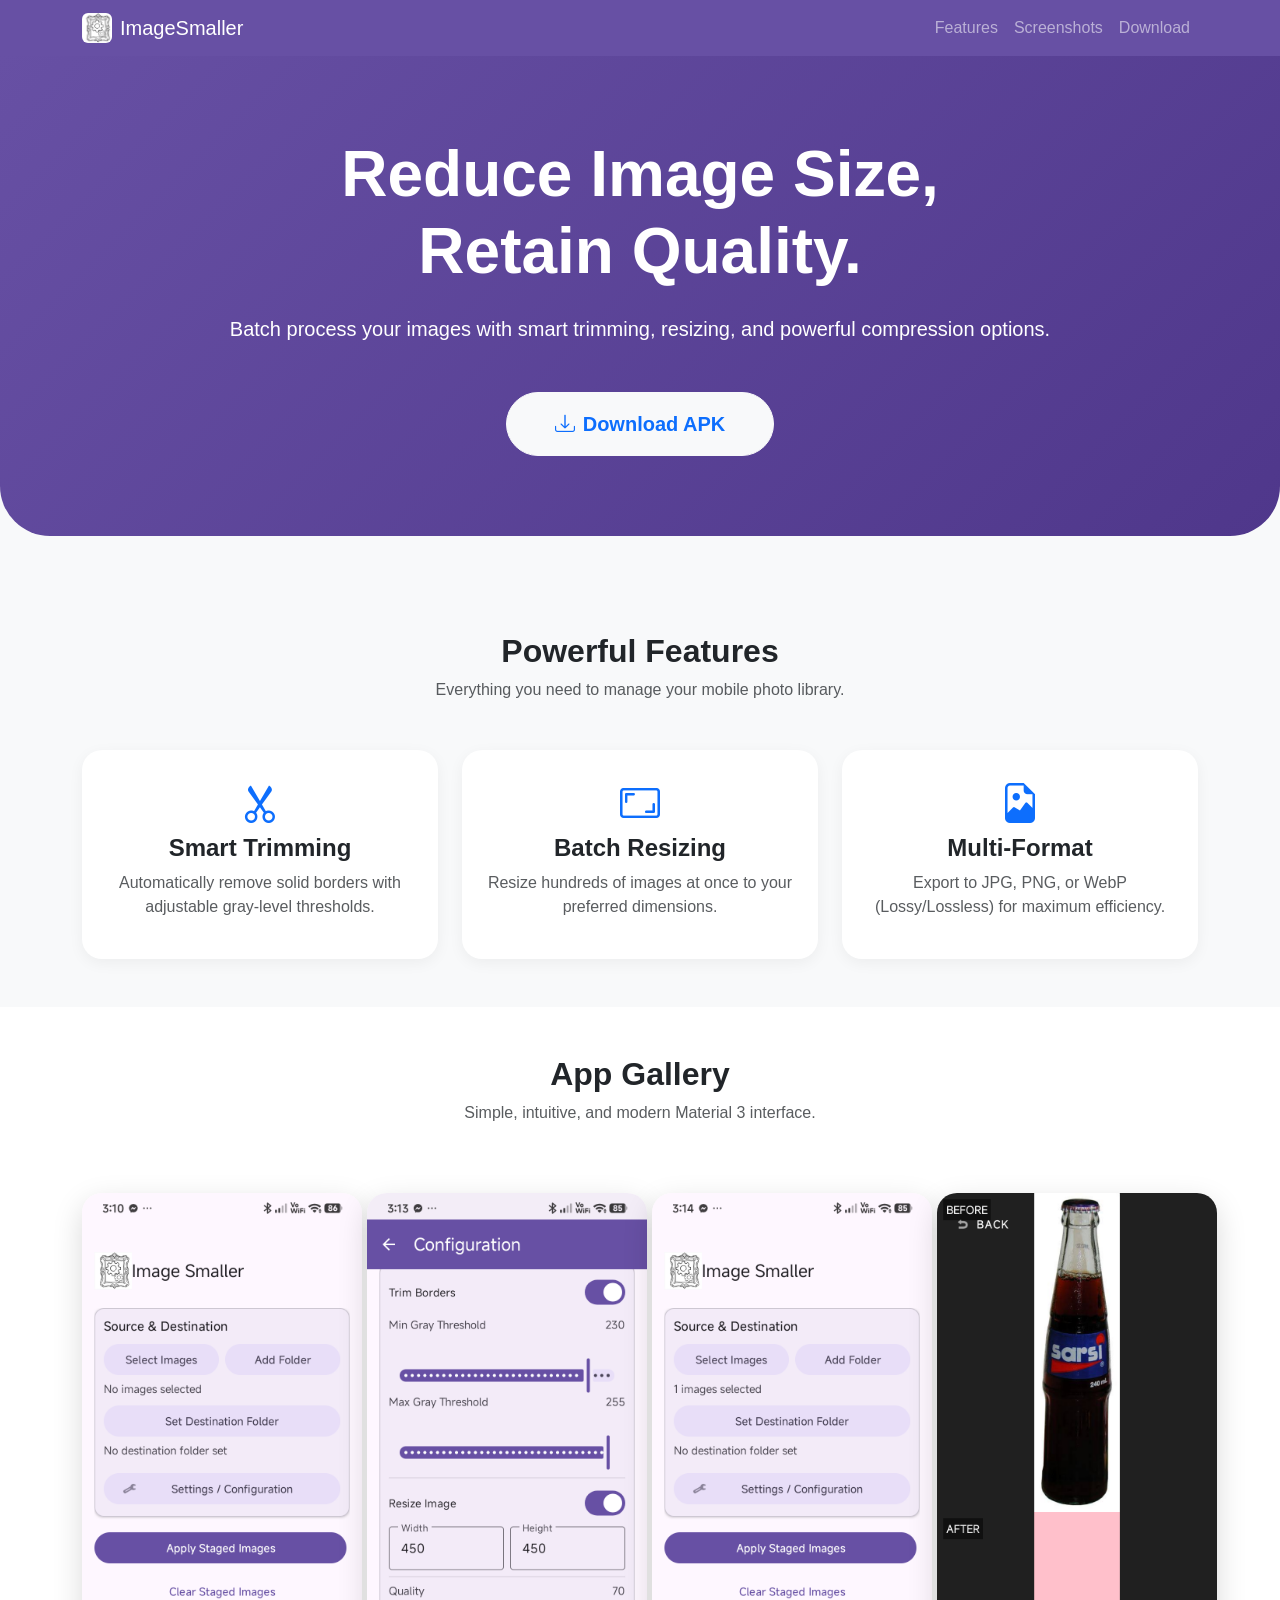
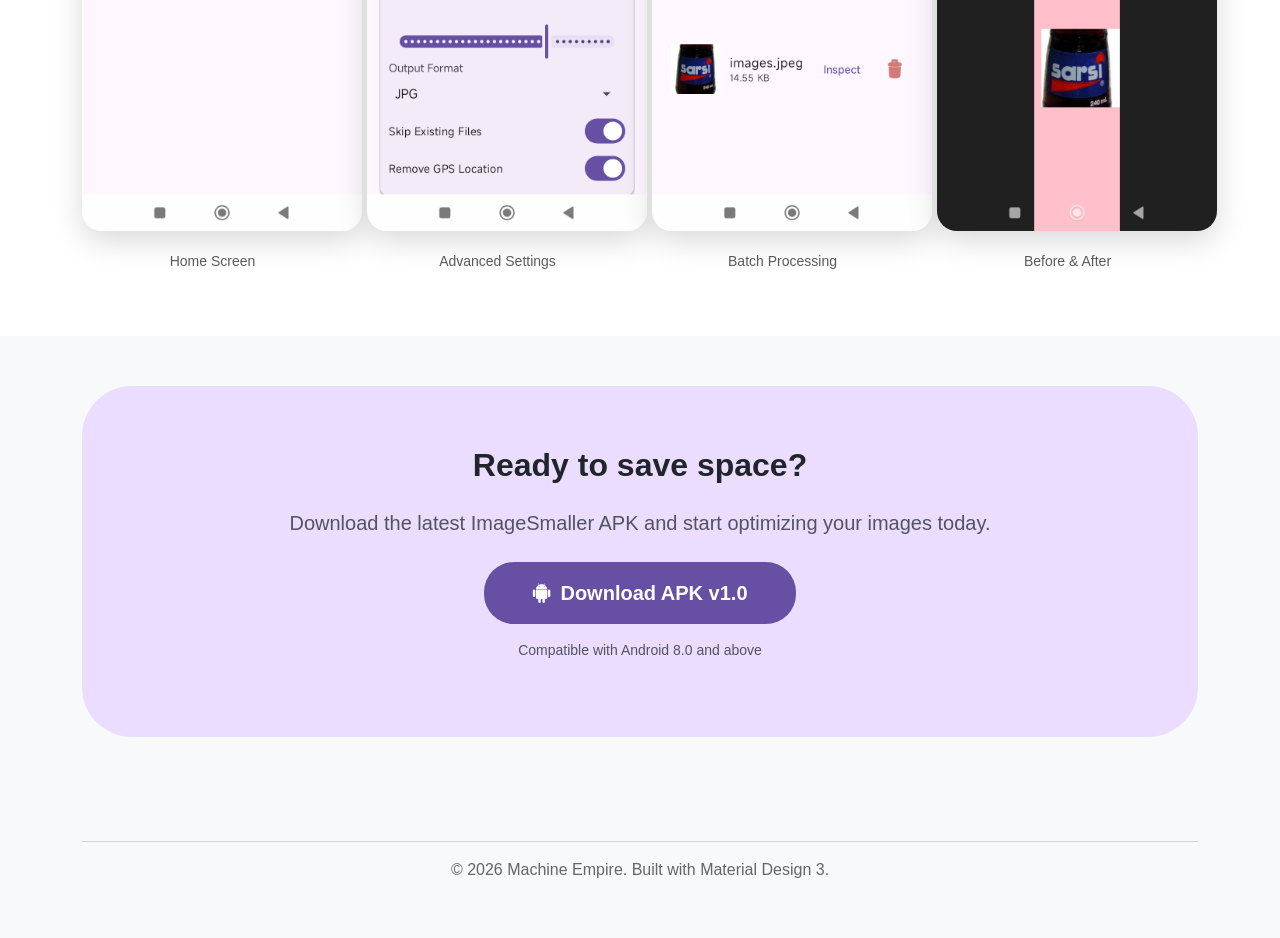
==== index.html @ d0bf116d "first commit" ====
<!DOCTYPE html>
<html lang="en">
<head>
    <meta charset="UTF-8">
    <meta name="viewport" content="width=device-width, initial-scale=1.0">
    <title>ImageSmaller - Smart Image Compression for Android</title>
    <link href="https://cdn.jsdelivr.net/npm/bootstrap@5.3.0/dist/css/bootstrap.min.css" rel="stylesheet">
    <link rel="stylesheet" href="https://cdn.jsdelivr.net/npm/bootstrap-icons@1.11.0/font/bootstrap-icons.css">
    <link rel="stylesheet" href="assets/css/style.css">
    <link rel="icon" type="image/png" href="assets/img/favicon.png">
</head>
<body>

<nav class="navbar navbar-expand-lg navbar-dark sticky-top">
    <div class="container">
        <a class="navbar-brand d-flex align-items-center" href="#">
            <img src="assets/img/favicon.png" alt="Logo" width="30" height="30" class="me-2 rounded" style="object-fit: cover;">
            ImageSmaller
        </a>
        <button class="navbar-toggler" type="button" data-bs-toggle="collapse" data-bs-target="#navbarNav">
            <span class="navbar-toggler-icon"></span>
        </button>
        <div class="collapse navbar-collapse" id="navbarNav">
            <ul class="navbar-nav ms-auto">
                <li class="nav-item"><a class="nav-link" href="#features">Features</a></li>
                <li class="nav-item"><a class="nav-link" href="#screenshots">Screenshots</a></li>
                <li class="nav-item"><a class="nav-link" href="#download">Download</a></li>
            </ul>
        </div>
    </div>
</nav>

<section class="hero-section text-center">
    <div class="container">
        <h1 class="display-3 fw-bold mb-4">Reduce Image Size, <br>Retain Quality.</h1>
        <p class="lead mb-5">Batch process your images with smart trimming, resizing, and powerful compression options.</p>
        <a href="releases/ImageSmaller-v1.0.apk" class="btn btn-light btn-lg px-5 py-3 rounded-pill fw-bold text-primary">
            <i class="bi bi-download me-2"></i>Download APK
        </a>
    </div>
</section>

<section id="features" class="container py-5 mt-5">
    <div class="text-center mb-5">
        <h2 class="fw-bold">Powerful Features</h2>
        <p class="text-muted">Everything you need to manage your mobile photo library.</p>
    </div>
    <div class="row g-4">
        <div class="col-md-4">
            <div class="feature-card p-4 text-center">
                <i class="bi bi-scissors fs-1 text-primary mb-3"></i>
                <h4 class="fw-bold">Smart Trimming</h4>
                <p class="text-muted">Automatically remove solid borders with adjustable gray-level thresholds.</p>
            </div>
        </div>
        <div class="col-md-4">
            <div class="feature-card p-4 text-center">
                <i class="bi bi-aspect-ratio fs-1 text-primary mb-3"></i>
                <h4 class="fw-bold">Batch Resizing</h4>
                <p class="text-muted">Resize hundreds of images at once to your preferred dimensions.</p>
            </div>
        </div>
        <div class="col-md-4">
            <div class="feature-card p-4 text-center">
                <i class="bi bi-file-earmark-image fs-1 text-primary mb-3"></i>
                <h4 class="fw-bold">Multi-Format</h4>
                <p class="text-muted">Export to JPG, PNG, or WebP (Lossy/Lossless) for maximum efficiency.</p>
            </div>
        </div>
    </div>
</section>

<section id="screenshots" class="bg-white py-5">
    <div class="container">
        <div class="text-center mb-5">
            <h2 class="fw-bold">App Gallery</h2>
            <p class="text-muted">Simple, intuitive, and modern Material 3 interface.</p>
        </div>
        <div class="row row-cols-1 row-cols-md-2 row-cols-lg-4 g-4 justify-content-center">
            <div class="col">
                <img src="img/screenshots/Screenshot_20260411_151001.png" class="screenshot-img img-fluid" alt="Main Screen">
                <p class="text-center mt-3 text-muted small">Home Screen</p>
            </div>
            <div class="col">
                <img src="img/screenshots/Screenshot_20260411_151305.png" class="screenshot-img img-fluid" alt="Configuration">
                <p class="text-center mt-3 text-muted small">Advanced Settings</p>
            </div>
            <div class="col">
                <img src="img/screenshots/Screenshot_20260411_151412.png" class="screenshot-img img-fluid" alt="Processing">
                <p class="text-center mt-3 text-muted small">Batch Processing</p>
            </div>
            <div class="col">
                <img src="img/screenshots/Screenshot_20260411_152120.png" class="screenshot-img img-fluid" alt="Comparison">
                <p class="text-center mt-3 text-muted small">Before & After</p>
            </div>
        </div>
    </div>
</section>

<section id="download" class="container mb-5">
    <div class="download-section text-center">
        <h2 class="fw-bold mb-4">Ready to save space?</h2>
        <p class="lead mb-4 text-muted">Download the latest ImageSmaller APK and start optimizing your images today.</p>
        <div class="d-grid gap-2 d-sm-flex justify-content-sm-center">
            <a href="releases/ImageSmaller-v1.0.apk" class="btn btn-primary btn-lg px-5 py-3">
                <i class="bi bi-android2 me-2"></i>Download APK v1.0
            </a>
        </div>
        <p class="mt-3 text-muted small">Compatible with Android 8.0 and above</p>
    </div>
</section>

<footer class="footer text-center">
    <div class="container">
        <hr>
        <p>&copy; 2026 Machine Empire. Built with Material Design 3.</p>
    </div>
</footer>

<script src="https://cdn.jsdelivr.net/npm/bootstrap@5.3.0/dist/js/bootstrap.bundle.min.js"></script>
<script src="assets/js/main.js"></script>
</body>
</html>
---- assets/css/style.css ----
:root {
    --primary-color: #6750A4;
    --secondary-color: #EADDFF;
}

body {
    font-family: 'Segoe UI', Tahoma, Geneva, Verdana, sans-serif;
    background-color: #f8f9fa;
}

.navbar {
    background-color: var(--primary-color) !important;
}

.hero-section {
    background: linear-gradient(135deg, var(--primary-color) 0%, #4F378B 100%);
    color: white;
    padding: 80px 0;
    border-bottom-left-radius: 50px;
    border-bottom-right-radius: 50px;
}

.feature-card {
    border: none;
    border-radius: 20px;
    transition: transform 0.3s;
    height: 100%;
    background: white;
    box-shadow: 0 4px 15px rgba(0,0,0,0.05);
}

.feature-card:hover {
    transform: translateY(-10px);
}

.screenshot-img {
    border-radius: 20px;
    box-shadow: 0 10px 30px rgba(0,0,0,0.15);
    max-width: 280px;
    margin: 20px auto;
    display: block;
}

.btn-primary {
    background-color: var(--primary-color);
    border: none;
    padding: 12px 30px;
    border-radius: 30px;
    font-weight: 600;
}

.btn-primary:hover {
    background-color: #4F378B;
}

.download-section {
    background-color: var(--secondary-color);
    padding: 60px 0;
    border-radius: 50px;
    margin-top: 50px;
}

.footer {
    padding: 40px 0;
    color: #666;
}
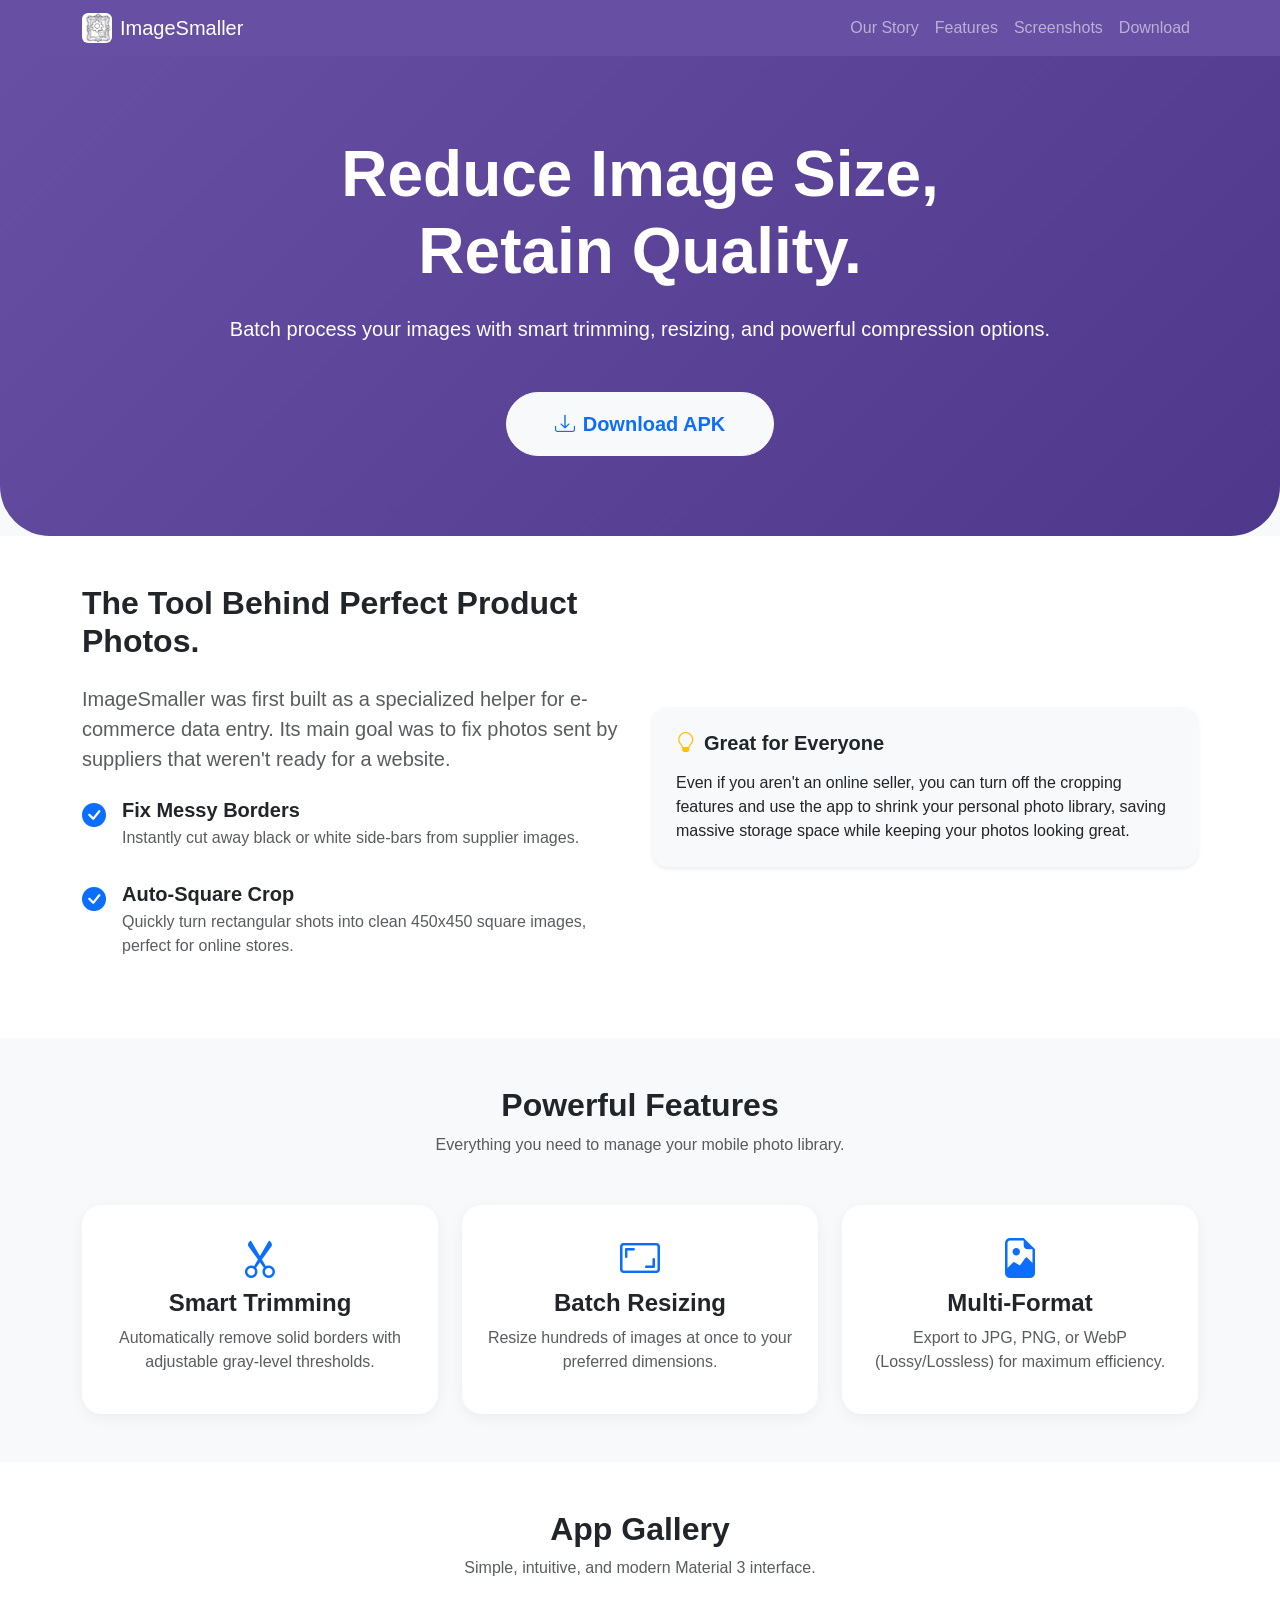
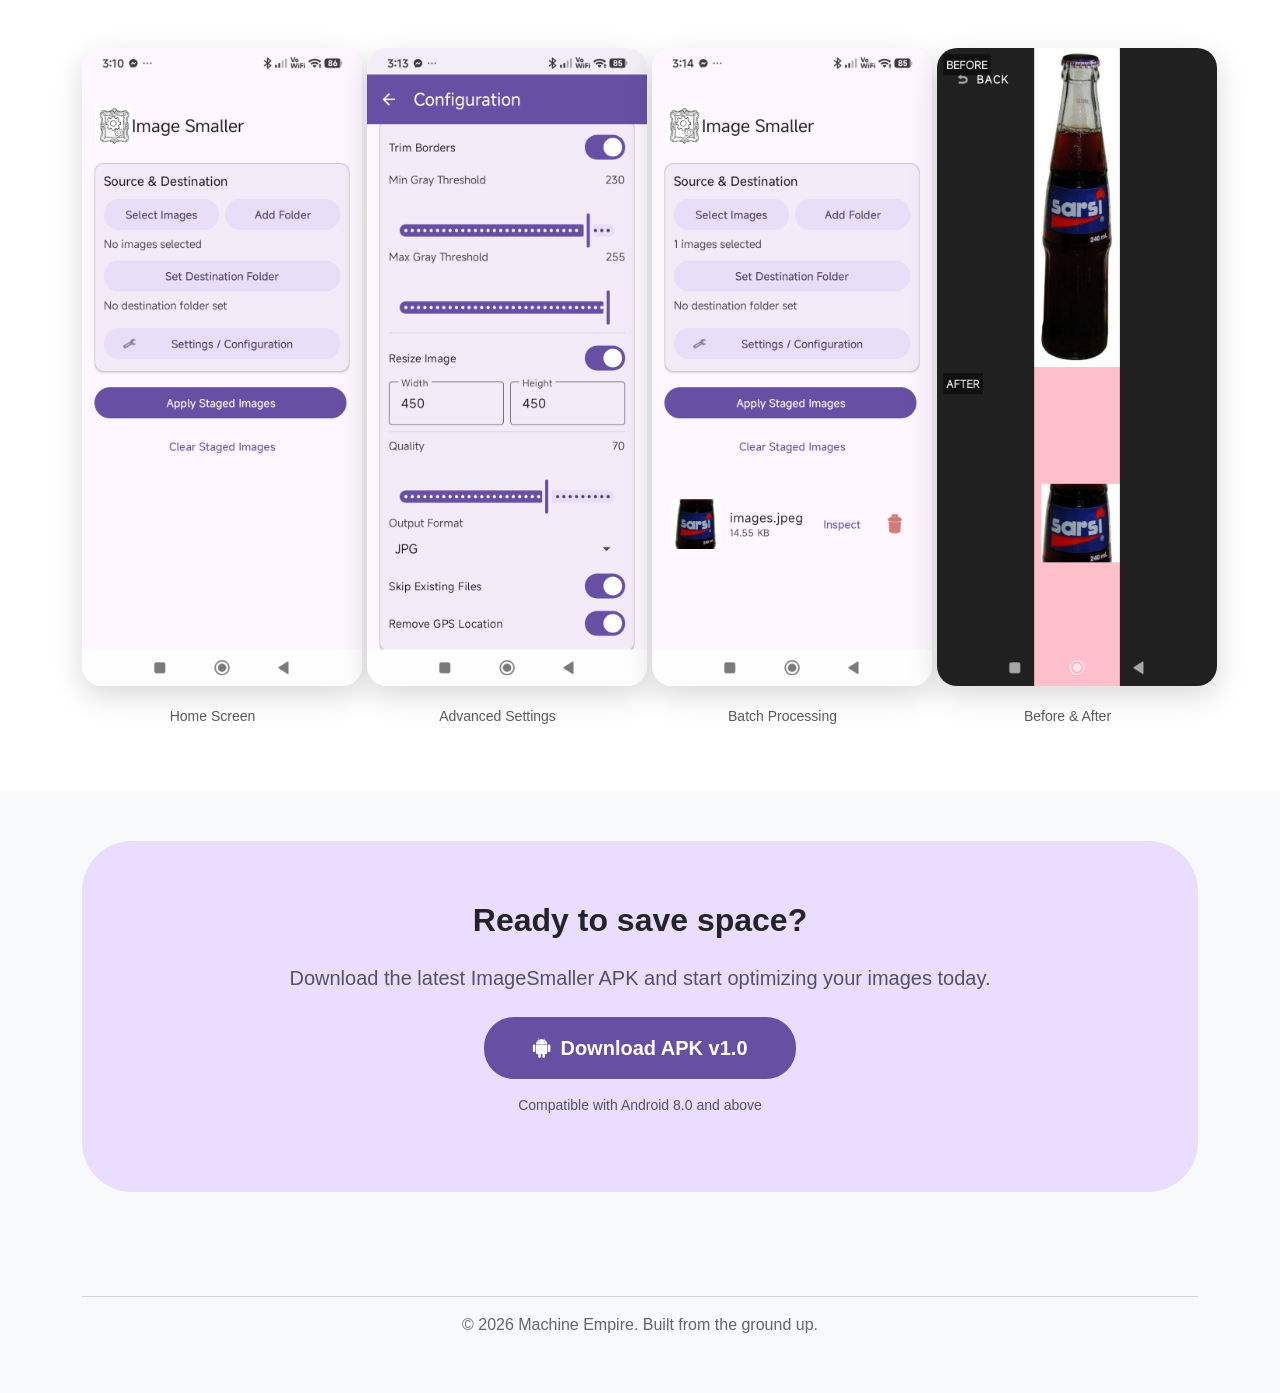
==== commit ffd190fe: "feat: implement landing page and refactor site structure - Create responsive landing page with e-com" ====
--- a/index.html
+++ b/index.html
@@ -22,6 +22,7 @@
         </button>
         <div class="collapse navbar-collapse" id="navbarNav">
             <ul class="navbar-nav ms-auto">
+                <li class="nav-item"><a class="nav-link" href="#story">Our Story</a></li>
                 <li class="nav-item"><a class="nav-link" href="#features">Features</a></li>
                 <li class="nav-item"><a class="nav-link" href="#screenshots">Screenshots</a></li>
                 <li class="nav-item"><a class="nav-link" href="#download">Download</a></li>
@@ -40,7 +41,40 @@
     </div>
 </section>
 
-<section id="features" class="container py-5 mt-5">
+<section id="story" class="py-5 bg-white">
+    <div class="container">
+        <div class="row align-items-center">
+            <div class="col-lg-6">
+                <h2 class="fw-bold mb-4">The Tool Behind Perfect Product Photos.</h2>
+                <p class="lead text-muted">ImageSmaller was first built as a specialized helper for e-commerce data entry. Its main goal was to fix photos sent by suppliers that weren't ready for a website.</p>
+                <div class="mt-4">
+                    <div class="d-flex align-items-start mb-3">
+                        <i class="bi bi-check-circle-fill text-primary fs-4 me-3"></i>
+                        <div>
+                            <h5 class="fw-bold mb-1">Fix Messy Borders</h5>
+                            <p class="text-muted">Instantly cut away black or white side-bars from supplier images.</p>
+                        </div>
+                    </div>
+                    <div class="d-flex align-items-start mb-3">
+                        <i class="bi bi-check-circle-fill text-primary fs-4 me-3"></i>
+                        <div>
+                            <h5 class="fw-bold mb-1">Auto-Square Crop</h5>
+                            <p class="text-muted">Quickly turn rectangular shots into clean 450x450 square images, perfect for online stores.</p>
+                        </div>
+                    </div>
+                </div>
+            </div>
+            <div class="col-lg-6">
+                <div class="p-4 bg-light rounded-4 shadow-sm">
+                    <h5 class="fw-bold mb-3"><i class="bi bi-lightbulb text-warning me-2"></i>Great for Everyone</h5>
+                    <p class="mb-0">Even if you aren't an online seller, you can turn off the cropping features and use the app to shrink your personal photo library, saving massive storage space while keeping your photos looking great.</p>
+                </div>
+            </div>
+        </div>
+    </div>
+</section>
+
+<section id="features" class="container py-5">
     <div class="text-center mb-5">
         <h2 class="fw-bold">Powerful Features</h2>
         <p class="text-muted">Everything you need to manage your mobile photo library.</p>
@@ -113,7 +147,7 @@
 <footer class="footer text-center">
     <div class="container">
         <hr>
-        <p>&copy; 2026 Machine Empire. Built with Material Design 3.</p>
+        <p>&copy; 2026 Machine Empire. Built from the ground up.</p>
     </div>
 </footer>
 
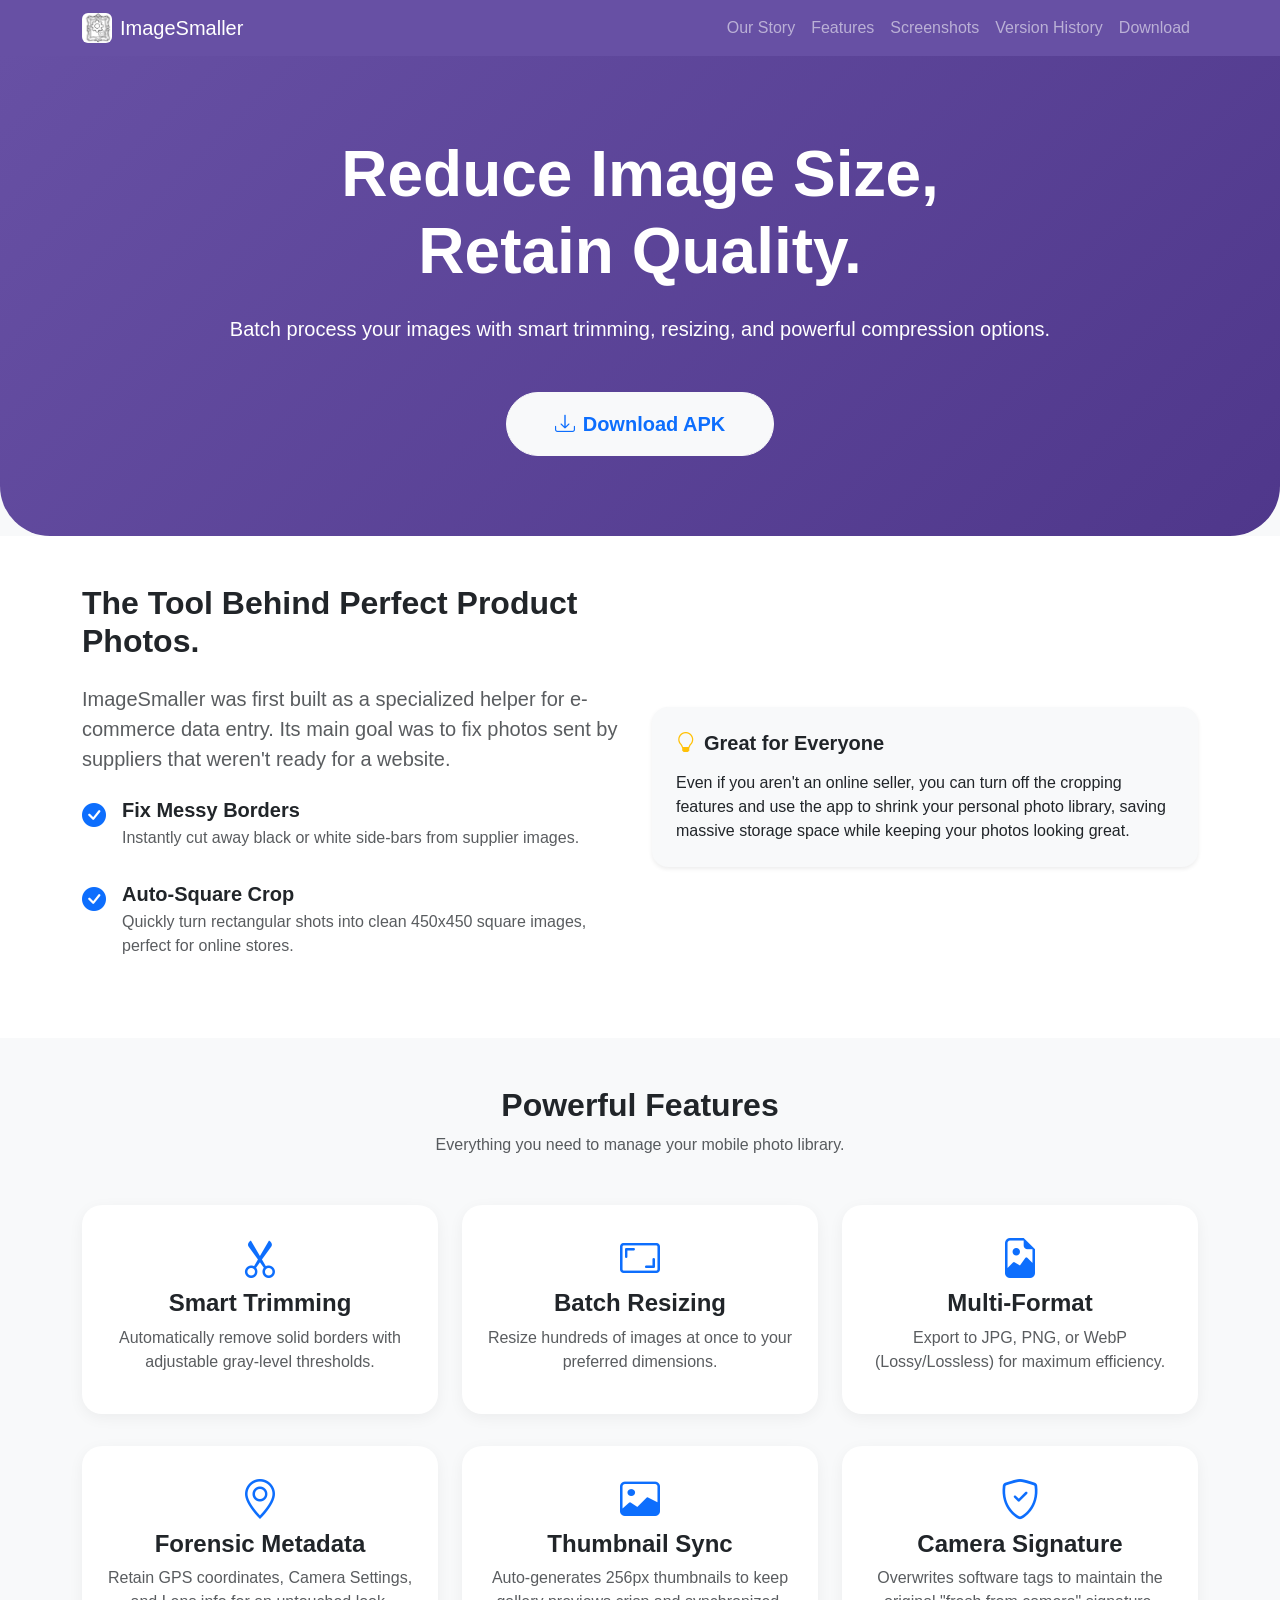
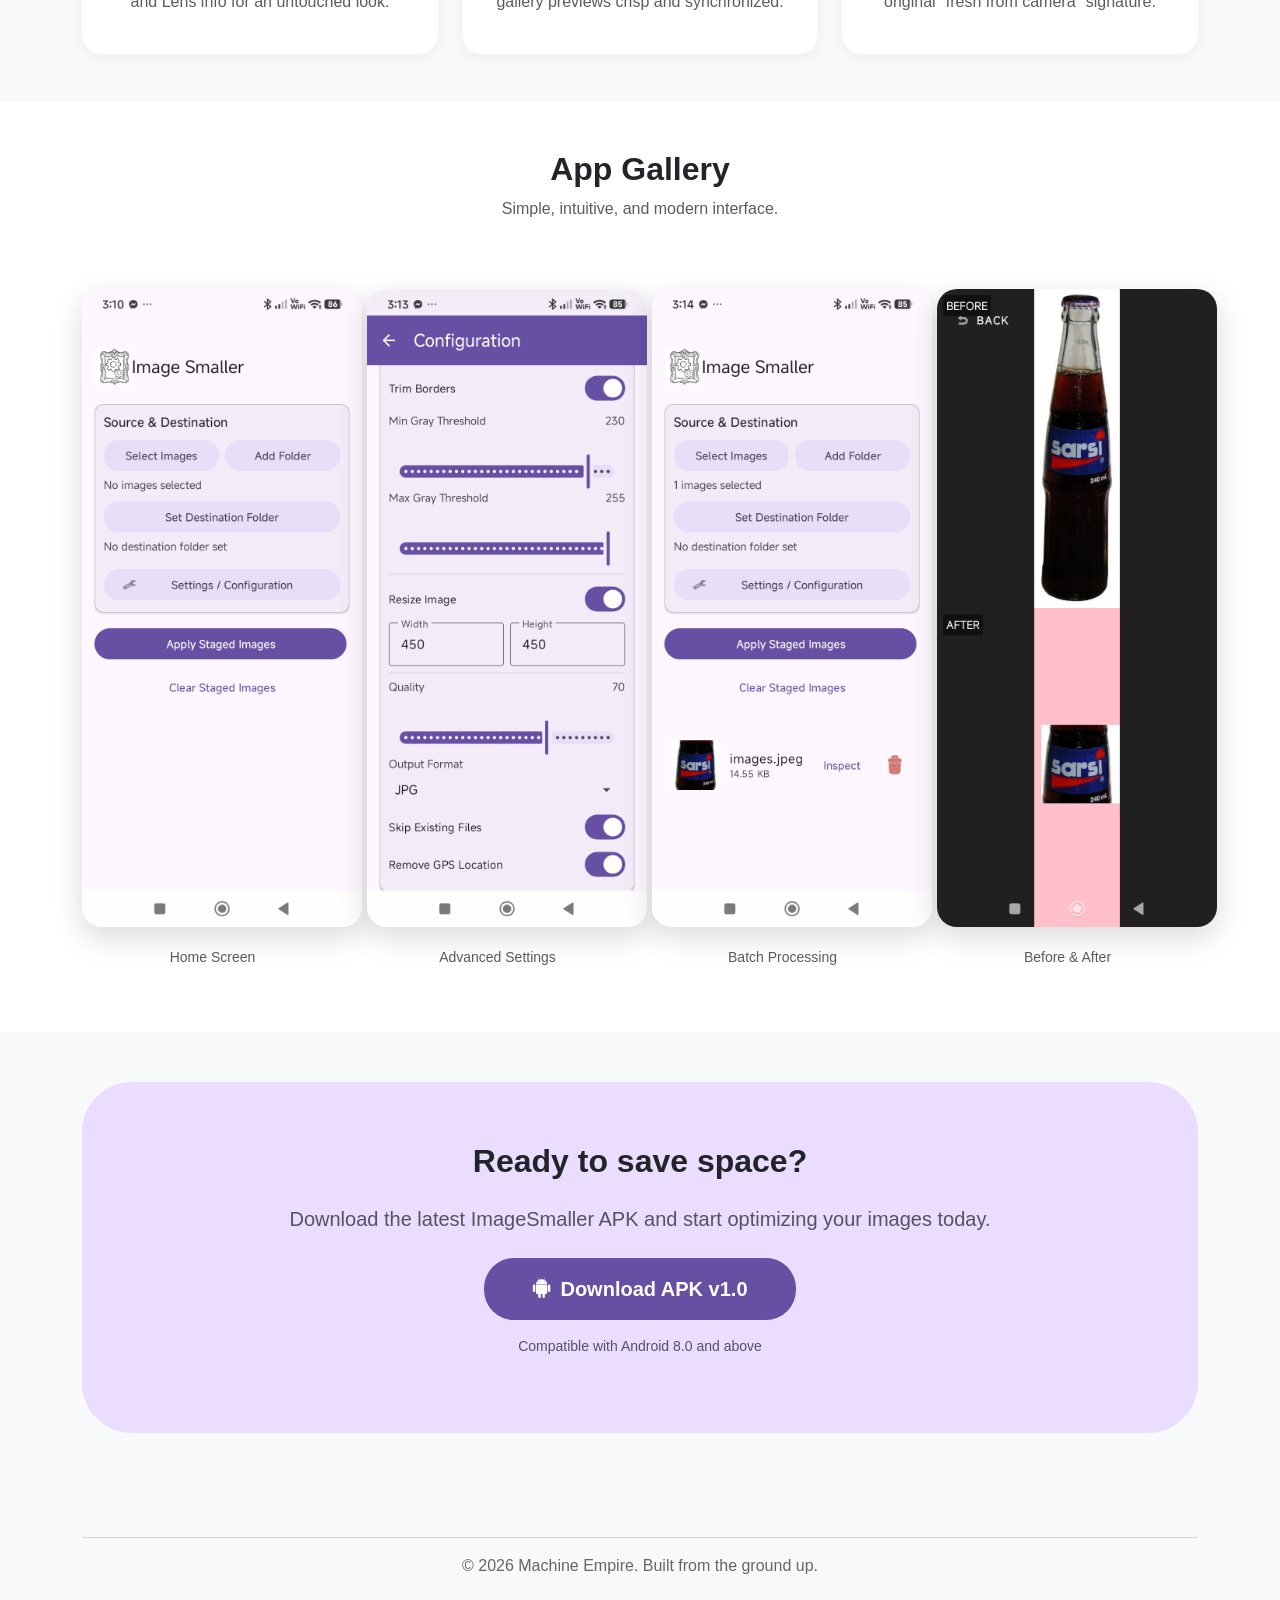
==== commit 867e4506: "feat: implement forensic-grade EXIF metadata and GPS retention - Integrated comprehensive EXIF attri" ====
--- a/index.html
+++ b/index.html
@@ -25,6 +25,7 @@
                 <li class="nav-item"><a class="nav-link" href="#story">Our Story</a></li>
                 <li class="nav-item"><a class="nav-link" href="#features">Features</a></li>
                 <li class="nav-item"><a class="nav-link" href="#screenshots">Screenshots</a></li>
+                <li class="nav-item"><a class="nav-link" href="version-history.html">Version History</a></li>
                 <li class="nav-item"><a class="nav-link" href="#download">Download</a></li>
             </ul>
         </div>
@@ -102,13 +103,36 @@
             </div>
         </div>
     </div>
+    <div class="row g-4 mt-2">
+        <div class="col-md-4">
+            <div class="feature-card p-4 text-center">
+                <i class="bi bi-geo-alt fs-1 text-primary mb-3"></i>
+                <h4 class="fw-bold">Forensic Metadata</h4>
+                <p class="text-muted">Retain GPS coordinates, Camera Settings, and Lens info for an untouched look.</p>
+            </div>
+        </div>
+        <div class="col-md-4">
+            <div class="feature-card p-4 text-center">
+                <i class="bi bi-image fs-1 text-primary mb-3"></i>
+                <h4 class="fw-bold">Thumbnail Sync</h4>
+                <p class="text-muted">Auto-generates 256px thumbnails to keep gallery previews crisp and synchronized.</p>
+            </div>
+        </div>
+        <div class="col-md-4">
+            <div class="feature-card p-4 text-center">
+                <i class="bi bi-shield-check fs-1 text-primary mb-3"></i>
+                <h4 class="fw-bold">Camera Signature</h4>
+                <p class="text-muted">Overwrites software tags to maintain the original "fresh from camera" signature.</p>
+            </div>
+        </div>
+    </div>
 </section>
 
 <section id="screenshots" class="bg-white py-5">
     <div class="container">
         <div class="text-center mb-5">
             <h2 class="fw-bold">App Gallery</h2>
-            <p class="text-muted">Simple, intuitive, and modern Material 3 interface.</p>
+            <p class="text-muted">Simple, intuitive, and modern interface.</p>
         </div>
         <div class="row row-cols-1 row-cols-md-2 row-cols-lg-4 g-4 justify-content-center">
             <div class="col">
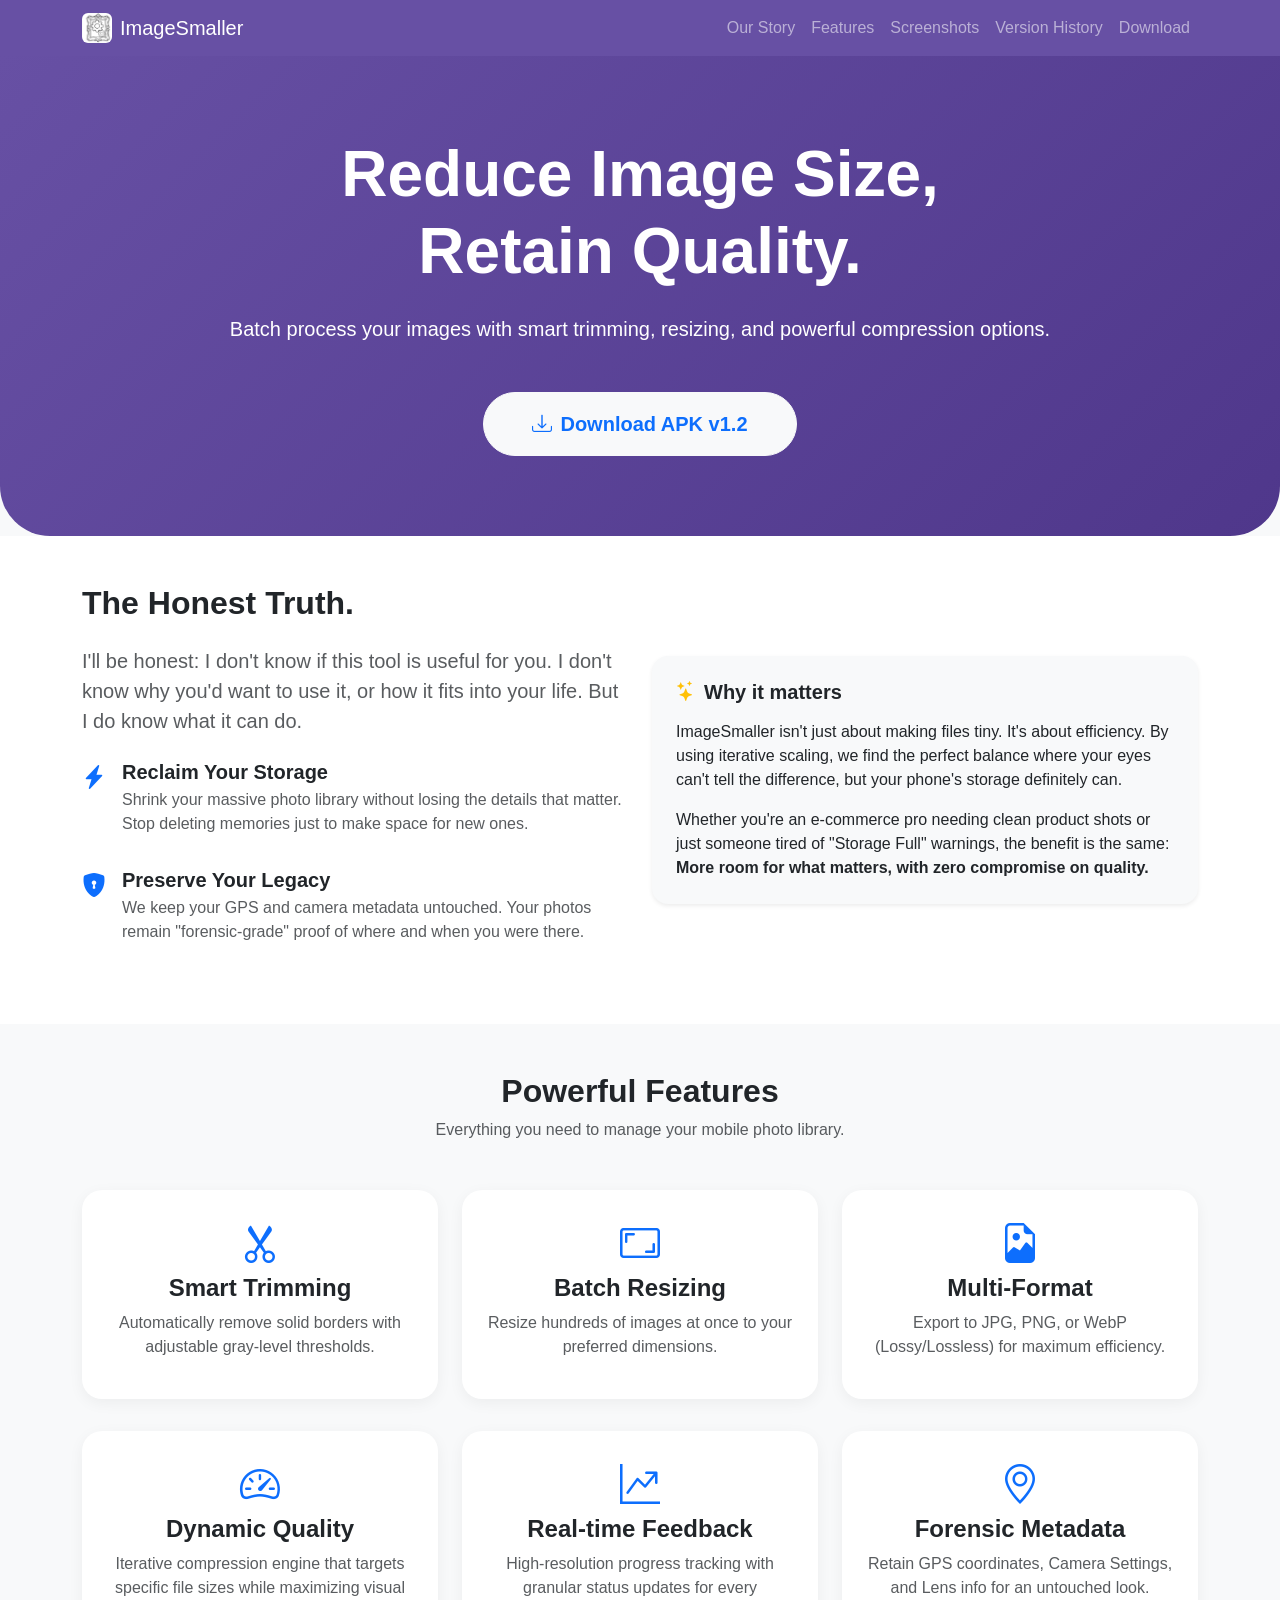
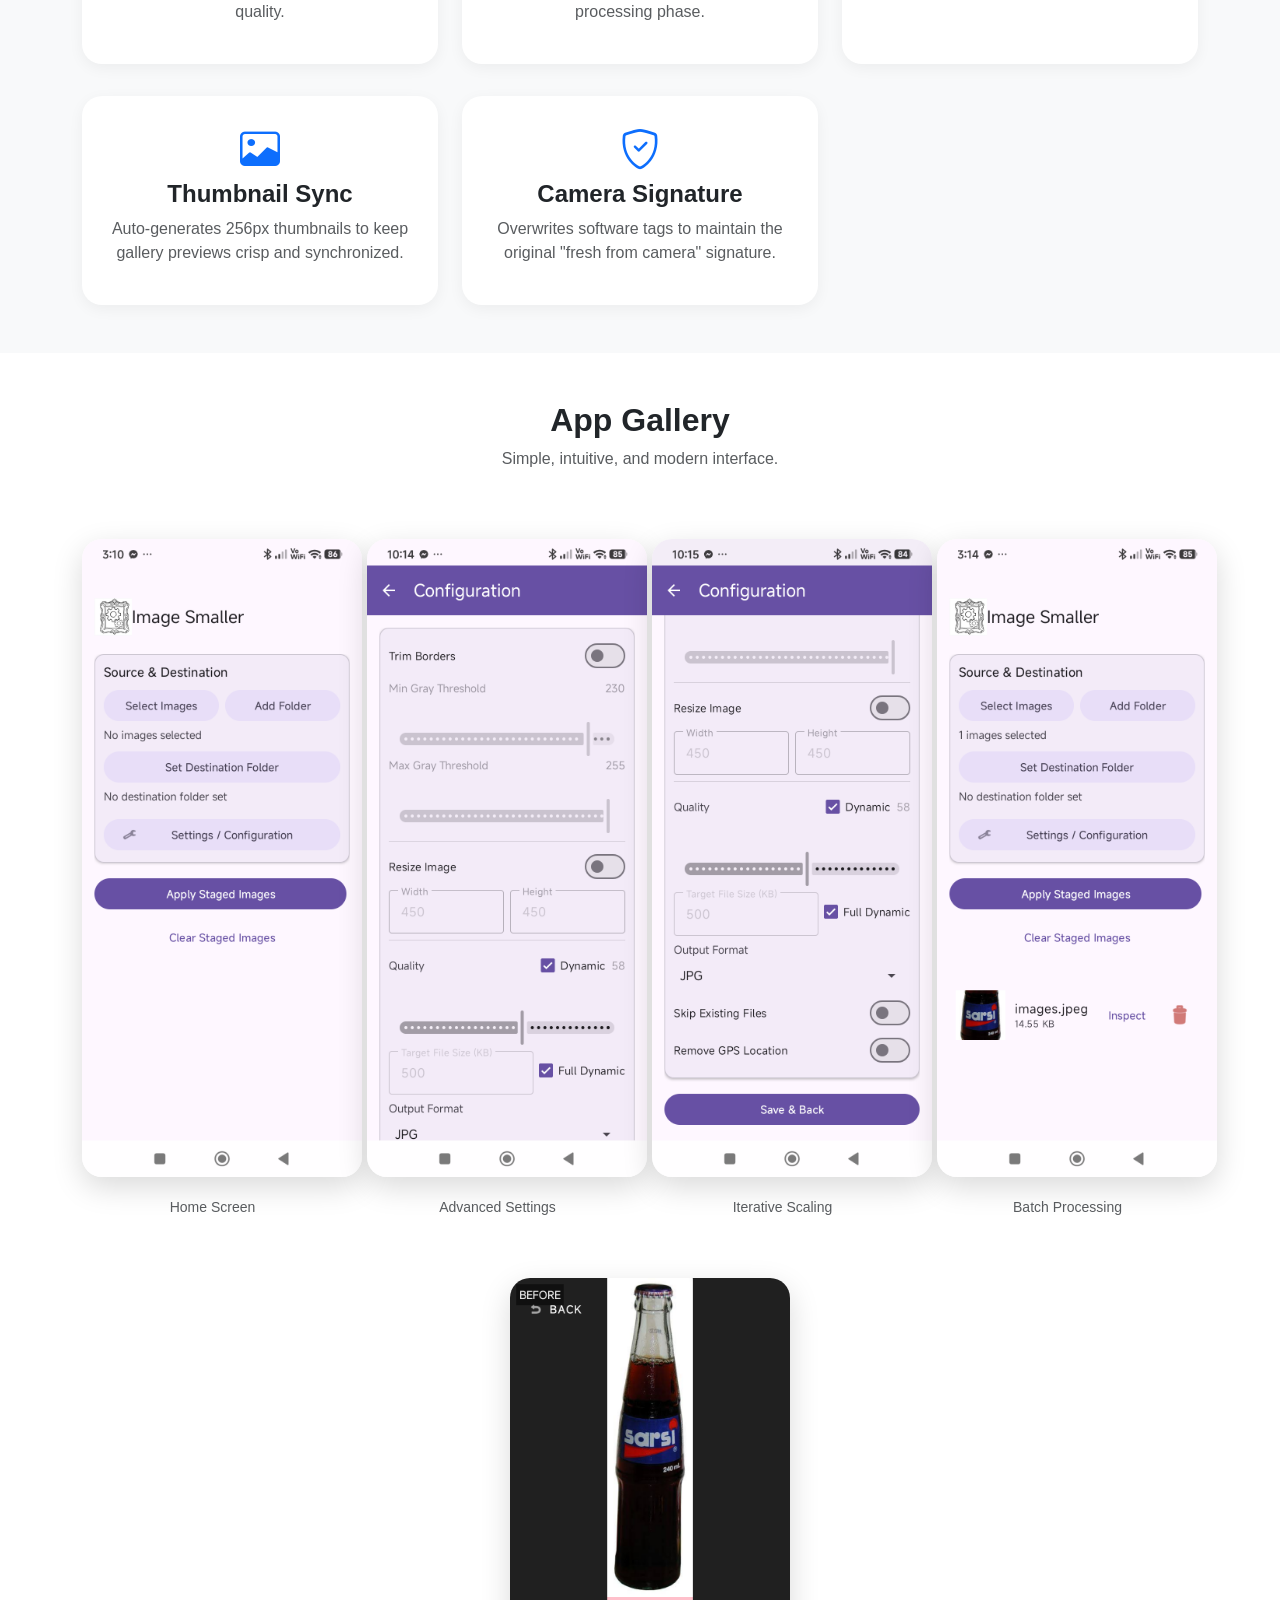
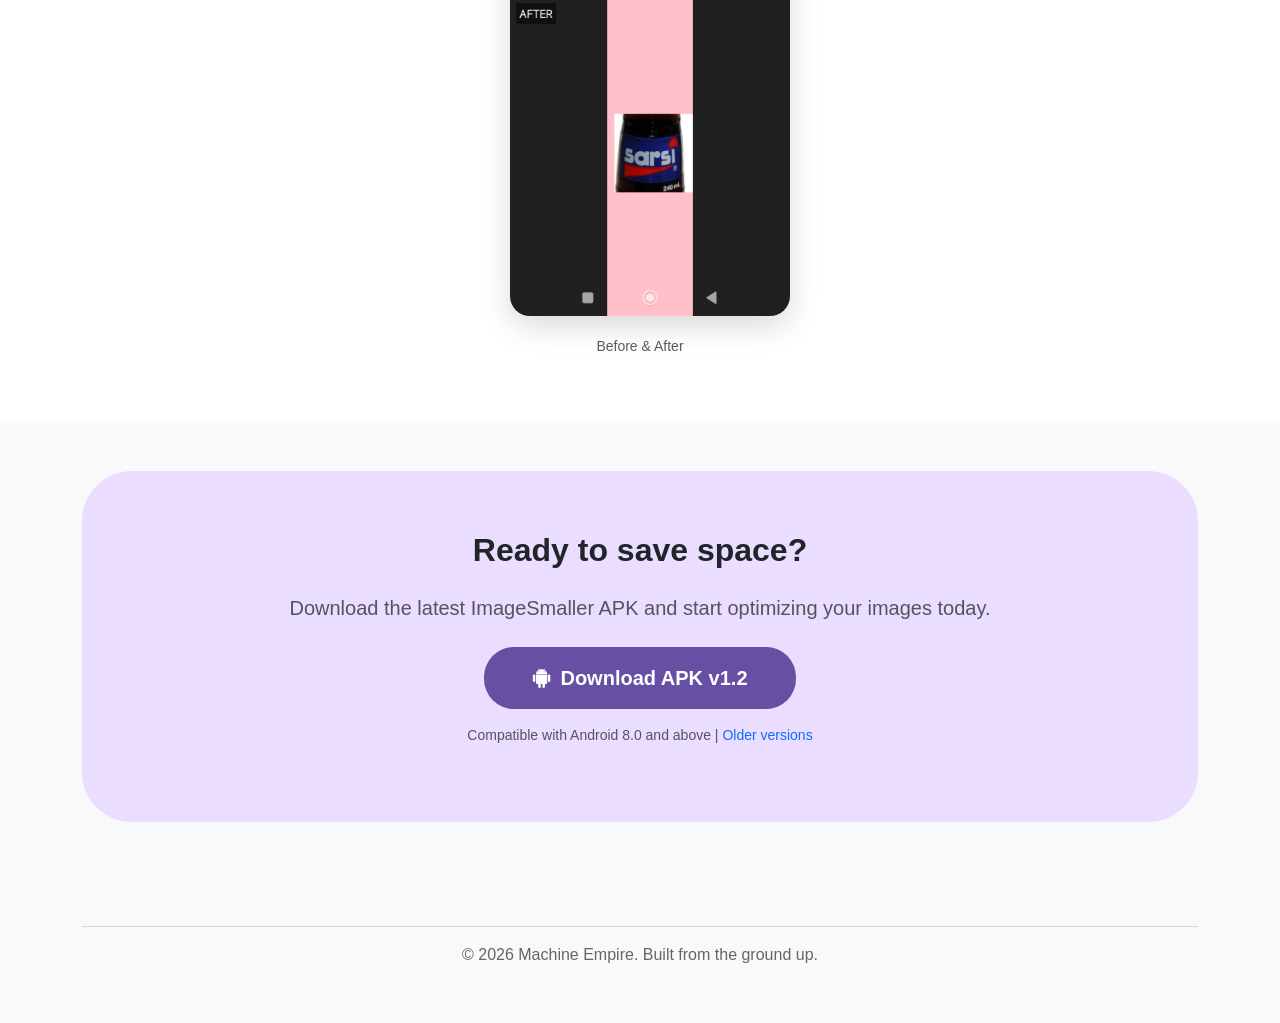
==== commit af6c446a: "feat: release v1.2.0 with honest brand story and consolidated version history - Rewrote Our Story se" ====
--- a/index.html
+++ b/index.html
@@ -36,8 +36,8 @@
     <div class="container">
         <h1 class="display-3 fw-bold mb-4">Reduce Image Size, <br>Retain Quality.</h1>
         <p class="lead mb-5">Batch process your images with smart trimming, resizing, and powerful compression options.</p>
-        <a href="releases/ImageSmaller-v1.0.apk" class="btn btn-light btn-lg px-5 py-3 rounded-pill fw-bold text-primary">
-            <i class="bi bi-download me-2"></i>Download APK
+        <a href="releases/ImageSmaller-v1.2.apk" class="btn btn-light btn-lg px-5 py-3 rounded-pill fw-bold text-primary">
+            <i class="bi bi-download me-2"></i>Download APK v1.2
         </a>
     </div>
 </section>
@@ -46,29 +46,30 @@
     <div class="container">
         <div class="row align-items-center">
             <div class="col-lg-6">
-                <h2 class="fw-bold mb-4">The Tool Behind Perfect Product Photos.</h2>
-                <p class="lead text-muted">ImageSmaller was first built as a specialized helper for e-commerce data entry. Its main goal was to fix photos sent by suppliers that weren't ready for a website.</p>
+                <h2 class="fw-bold mb-4">The Honest Truth.</h2>
+                <p class="lead text-muted">I'll be honest: I don't know if this tool is useful for you. I don't know why you'd want to use it, or how it fits into your life. But I do know what it can do.</p>
                 <div class="mt-4">
                     <div class="d-flex align-items-start mb-3">
-                        <i class="bi bi-check-circle-fill text-primary fs-4 me-3"></i>
+                        <i class="bi bi-lightning-charge-fill text-primary fs-4 me-3"></i>
                         <div>
-                            <h5 class="fw-bold mb-1">Fix Messy Borders</h5>
-                            <p class="text-muted">Instantly cut away black or white side-bars from supplier images.</p>
+                            <h5 class="fw-bold mb-1">Reclaim Your Storage</h5>
+                            <p class="text-muted">Shrink your massive photo library without losing the details that matter. Stop deleting memories just to make space for new ones.</p>
                         </div>
                     </div>
                     <div class="d-flex align-items-start mb-3">
-                        <i class="bi bi-check-circle-fill text-primary fs-4 me-3"></i>
+                        <i class="bi bi-shield-lock-fill text-primary fs-4 me-3"></i>
                         <div>
-                            <h5 class="fw-bold mb-1">Auto-Square Crop</h5>
-                            <p class="text-muted">Quickly turn rectangular shots into clean 450x450 square images, perfect for online stores.</p>
+                            <h5 class="fw-bold mb-1">Preserve Your Legacy</h5>
+                            <p class="text-muted">We keep your GPS and camera metadata untouched. Your photos remain "forensic-grade" proof of where and when you were there.</p>
                         </div>
                     </div>
                 </div>
             </div>
             <div class="col-lg-6">
                 <div class="p-4 bg-light rounded-4 shadow-sm">
-                    <h5 class="fw-bold mb-3"><i class="bi bi-lightbulb text-warning me-2"></i>Great for Everyone</h5>
-                    <p class="mb-0">Even if you aren't an online seller, you can turn off the cropping features and use the app to shrink your personal photo library, saving massive storage space while keeping your photos looking great.</p>
+                    <h5 class="fw-bold mb-3"><i class="bi bi-stars text-warning me-2"></i>Why it matters</h5>
+                    <p class="mb-3">ImageSmaller isn't just about making files tiny. It's about efficiency. By using iterative scaling, we find the perfect balance where your eyes can't tell the difference, but your phone's storage definitely can.</p>
+                    <p class="mb-0">Whether you're an e-commerce pro needing clean product shots or just someone tired of "Storage Full" warnings, the benefit is the same: <strong>More room for what matters, with zero compromise on quality.</strong></p>
                 </div>
             </div>
         </div>
@@ -106,11 +107,27 @@
     <div class="row g-4 mt-2">
         <div class="col-md-4">
             <div class="feature-card p-4 text-center">
+                <i class="bi bi-speedometer2 fs-1 text-primary mb-3"></i>
+                <h4 class="fw-bold">Dynamic Quality</h4>
+                <p class="text-muted">Iterative compression engine that targets specific file sizes while maximizing visual quality.</p>
+            </div>
+        </div>
+        <div class="col-md-4">
+            <div class="feature-card p-4 text-center">
+                <i class="bi bi-graph-up-arrow fs-1 text-primary mb-3"></i>
+                <h4 class="fw-bold">Real-time Feedback</h4>
+                <p class="text-muted">High-resolution progress tracking with granular status updates for every processing phase.</p>
+            </div>
+        </div>
+        <div class="col-md-4">
+            <div class="feature-card p-4 text-center">
                 <i class="bi bi-geo-alt fs-1 text-primary mb-3"></i>
                 <h4 class="fw-bold">Forensic Metadata</h4>
                 <p class="text-muted">Retain GPS coordinates, Camera Settings, and Lens info for an untouched look.</p>
             </div>
         </div>
+    </div>
+    <div class="row g-4 mt-2">
         <div class="col-md-4">
             <div class="feature-card p-4 text-center">
                 <i class="bi bi-image fs-1 text-primary mb-3"></i>
@@ -140,8 +157,12 @@
                 <p class="text-center mt-3 text-muted small">Home Screen</p>
             </div>
             <div class="col">
-                <img src="img/screenshots/Screenshot_20260411_151305.png" class="screenshot-img img-fluid" alt="Configuration">
+                <img src="img/screenshots/Screenshot_20260503_221458.png" class="screenshot-img img-fluid" alt="Configuration">
                 <p class="text-center mt-3 text-muted small">Advanced Settings</p>
+            </div>
+            <div class="col">
+                <img src="img/screenshots/Screenshot_20260503_221526.png" class="screenshot-img img-fluid" alt="Iterative Processing">
+                <p class="text-center mt-3 text-muted small">Iterative Scaling</p>
             </div>
             <div class="col">
                 <img src="img/screenshots/Screenshot_20260411_151412.png" class="screenshot-img img-fluid" alt="Processing">
@@ -160,11 +181,14 @@
         <h2 class="fw-bold mb-4">Ready to save space?</h2>
         <p class="lead mb-4 text-muted">Download the latest ImageSmaller APK and start optimizing your images today.</p>
         <div class="d-grid gap-2 d-sm-flex justify-content-sm-center">
-            <a href="releases/ImageSmaller-v1.0.apk" class="btn btn-primary btn-lg px-5 py-3">
-                <i class="bi bi-android2 me-2"></i>Download APK v1.0
+            <a href="releases/ImageSmaller-v1.2.apk" class="btn btn-primary btn-lg px-5 py-3">
+                <i class="bi bi-android2 me-2"></i>Download APK v1.2
             </a>
         </div>
-        <p class="mt-3 text-muted small">Compatible with Android 8.0 and above</p>
+        <p class="mt-3 text-muted small">
+            Compatible with Android 8.0 and above | 
+            <a href="version-history.html" class="text-decoration-none text-primary">Older versions</a>
+        </p>
     </div>
 </section>
 
